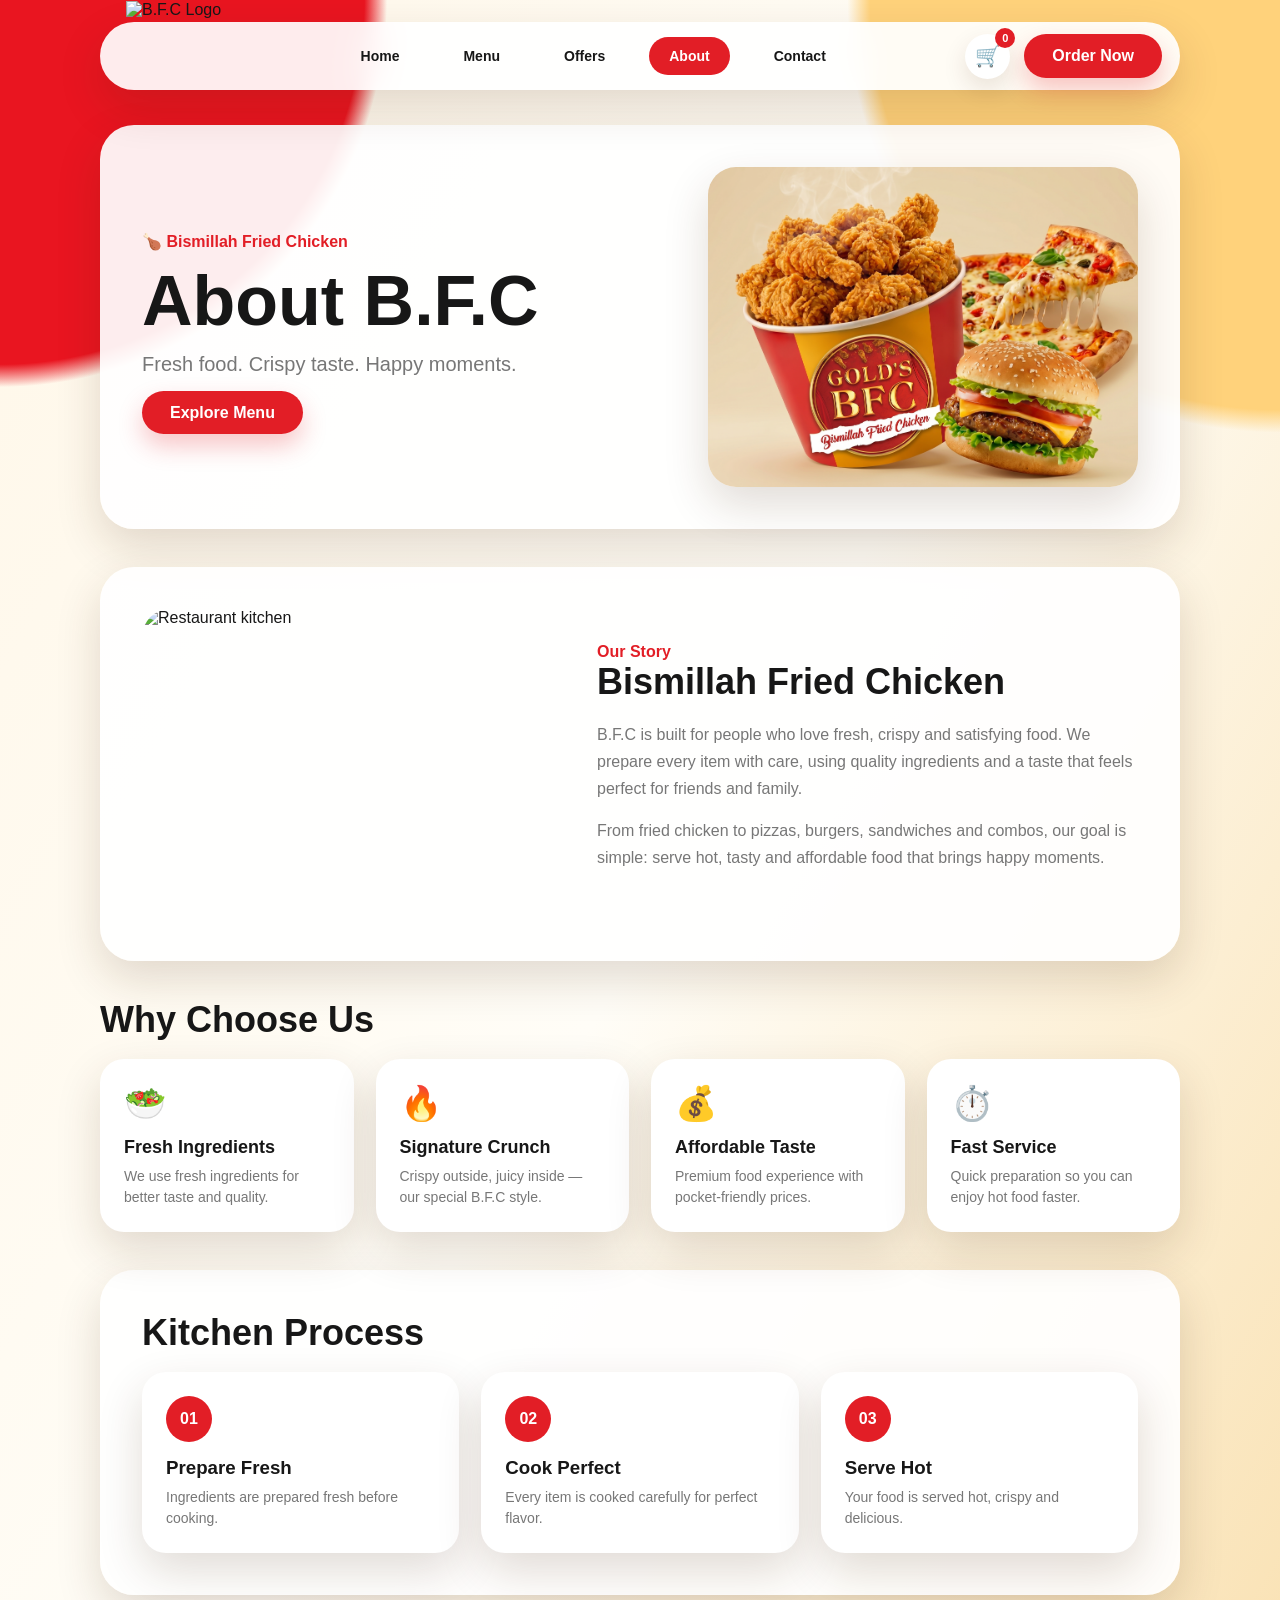
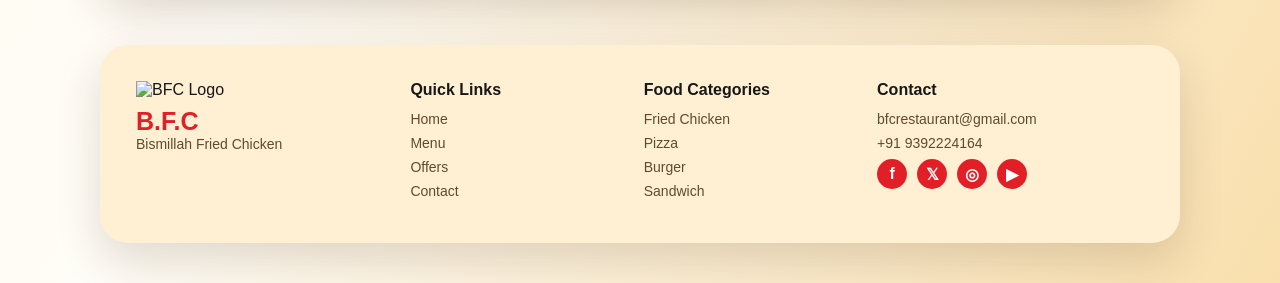
==== about.html @ a1314a09 "Add files via upload" ====
<!-- about.html -->
<!DOCTYPE html>
<html lang="en">
<head>
  <meta charset="UTF-8" />
  <meta name="viewport" content="width=device-width, initial-scale=1.0" />
  <title>About B.F.C</title>
  <link rel="stylesheet" href="about.css" />
</head>
<body>

<header class="navbar">
  <a href="index.html" class="logo">
    <img src="logo4.png" alt="B.F.C Logo">
  </a>

  <nav class="nav-links" id="navLinks">
    <a href="index.html">Home</a>
    <a href="menu.html">Menu</a>
    <a href="offers.html">Offers</a>
    <a href="about.html" class="active">About</a>
    <a href="contact.html">Contact</a>
  </nav>

  <div class="nav-actions">
    <button class="cart-btn" onclick="window.location.href='cart.html'">
      🛒 <span id="cartCount">0</span>
    </button>
    <a href="menu.html" class="order-btn">Order Now</a>
    <button class="hamburger" id="hamburger">☰</button>
  </div>
</header>

<main class="about-page">

  <section class="about-hero">
    <div class="hero-content">
      <span>🍗 Bismillah Fried Chicken</span>
      <h1>About B.F.C</h1>
      <p>Fresh food. Crispy taste. Happy moments.</p>
      <a href="menu.html" class="hero-btn">Explore Menu</a>
    </div>

    <img src="logo7.jpeg" alt="BFC fried chicken">
  </section>

  <section class="story-section">
    <div class="story-image">
      <img src="https://images.unsplash.com/photo-1552566626-52f8b828add9?auto=format&fit=crop&w=900&q=80" alt="Restaurant kitchen">
    </div>

    <div class="story-content">
      <span>Our Story</span>
      <h2>Bismillah Fried Chicken</h2>
      <p>
        B.F.C is built for people who love fresh, crispy and satisfying food.
        We prepare every item with care, using quality ingredients and a taste
        that feels perfect for friends and family.
      </p>
      <p>
        From fried chicken to pizzas, burgers, sandwiches and combos, our goal is
        simple: serve hot, tasty and affordable food that brings happy moments.
      </p>
    </div>
  </section>

  <section class="why-section">
    <h2>Why Choose Us</h2>

    <div class="why-grid">
      <div class="why-card">
        <span>🥗</span>
        <h3>Fresh Ingredients</h3>
        <p>We use fresh ingredients for better taste and quality.</p>
      </div>

      <div class="why-card">
        <span>🔥</span>
        <h3>Signature Crunch</h3>
        <p>Crispy outside, juicy inside — our special B.F.C style.</p>
      </div>

      <div class="why-card">
        <span>💰</span>
        <h3>Affordable Taste</h3>
        <p>Premium food experience with pocket-friendly prices.</p>
      </div>

      <div class="why-card">
        <span>⏱️</span>
        <h3>Fast Service</h3>
        <p>Quick preparation so you can enjoy hot food faster.</p>
      </div>
    </div>
  </section>

  <section class="process-section">
    <h2>Kitchen Process</h2>

    <div class="timeline">
      <div class="timeline-card">
        <span>01</span>
        <h3>Prepare Fresh</h3>
        <p>Ingredients are prepared fresh before cooking.</p>
      </div>

      <div class="timeline-card">
        <span>02</span>
        <h3>Cook Perfect</h3>
        <p>Every item is cooked carefully for perfect flavor.</p>
      </div>

      <div class="timeline-card">
        <span>03</span>
        <h3>Serve Hot</h3>
        <p>Your food is served hot, crispy and delicious.</p>
      </div>
    </div>
  </section>

</main>

<footer class="footer">
  <div>
      <img src="logo4.png" alt="BFC Logo" style="width: 150px;">
    <h3>B.F.C</h3>
    <p>Bismillah Fried Chicken</p>
  </div>

  <div>
    <h4>Quick Links</h4>
    <a href="index.html">Home</a>
    <a href="menu.html">Menu</a>
    <a href="offers.html">Offers</a>
    <a href="contact.html">Contact</a>
  </div>

  <div>
    <h4>Food Categories</h4>
    <a href="menu.html?category=Fried%20Chicken">Fried Chicken</a>
    <a href="menu.html?category=Pizza">Pizza</a>
    <a href="menu.html?category=Burger">Burger</a>
    <a href="menu.html?category=Sandwich">Sandwich</a>
  </div>

  <div>
    <h4>Contact</h4>
    <p>bfcrestaurant@gmail.com</p>
    <p>+91 9392224164</p>
    <div class="socials">
      <span>f</span>
      <span>𝕏</span>
      <span>◎</span>
      <span>▶</span>
    </div>
  </div>
</footer>

<script src="data.js"></script>
<script src="cart.js"></script>

<script>
  const hamburger = document.getElementById("hamburger");
  const navLinks = document.getElementById("navLinks");
  const popularGrid = document.getElementById("popularGrid");

  if (hamburger && navLinks) {
    hamburger.addEventListener("click", () => {
      navLinks.classList.toggle("show");
    });
  }

  function getLowestPrice(item) {
    return item.sizes ? item.sizes[0].price : item.price;
  }

  function renderPopularFoods() {
    const names = ["Chicken Popcorn", "Chicken Pizza", "Chicken Burger"];
    const foods = menuItems.filter(item => names.includes(item.name));

    popularGrid.innerHTML = foods.map(item => `
      <div class="food-card">
        <img src="${item.image}" alt="${item.name}">
        <h3>${item.name}</h3>
        <p>${item.description}</p>
        <div class="food-bottom">
          <strong>From ₹${getLowestPrice(item)}</strong>
          <button onclick="addPopularItem(${item.id})">ADD</button>
        </div>
      </div>
    `).join("");
  }

  function addPopularItem(id) {
    const item = menuItems.find(food => food.id === id);

    if (!item) return;

    if (item.sizes) {
      addToCart(item, item.sizes[0]);
    } else {
      addToCart(item);
    }

    updateCartCount();
    alert(`${item.name} added to cart`);
  }

  renderPopularFoods();
  updateCartCount();
</script>

</body>
</html>
---- about.css ----
/* about.css */
:root {
  --red: #e21e26;
  --dark-red: #b9151b;
  --cream: #fff7e8;
  --white: #ffffff;
  --black: #171717;
  --muted: #777;
  --shadow: 0 18px 45px rgba(70, 35, 10, 0.16);
  --radius: 24px;
}

* {
  margin: 0;
  padding: 0;
  box-sizing: border-box;
  font-family: "Poppins", Arial, sans-serif;
}

body {
  min-height: 100vh;
  background:
    radial-gradient(circle at top left, #e91520 0 16%, transparent 17%),
    radial-gradient(circle at top right, #ffd27b 0 18%, transparent 19%),
    linear-gradient(120deg, #fff7e8, #fffdf7, #f9dfad);
  color: var(--black);
}

a {
  text-decoration: none;
  color: inherit;
}

img {
  display: block;
  max-width: 100%;
}

.navbar {
  position: fixed;
  top: 22px;
  left: 50%;
  transform: translateX(-50%);
  width: min(1080px, calc(100% - 70px));
  height: 68px;
  background: rgba(255, 255, 255, 0.92);
  backdrop-filter: blur(18px);
  border-radius: 999px;
  box-shadow: var(--shadow);
  padding: 0 18px 0 26px;
  z-index: 1000;
  display: flex;
  align-items: center;
  justify-content: space-between;
}

.logo{
    display: flex;
    align-items: center;
    gap: 10px; /* space between logos */
    text-decoration: none;
}

.logo img{
    height: 110px; /* adjust as needed */
    width: auto;
    display: block;
}

.nav-links {
  display: flex;
  align-items: center;
  gap: 24px;
}

.nav-links a {
  font-size: 14px;
  font-weight: 800;
  padding: 11px 20px;
  border-radius: 999px;
  transition: 0.25s ease;
}

.nav-links a:hover,
.nav-links a.active {
  background: var(--red);
  color: white;
}

.nav-actions {
  display: flex;
  align-items: center;
  gap: 14px;
}

.cart-btn {
  border: 0;
  background: white;
  box-shadow: 0 10px 25px rgba(70, 35, 10, 0.12);
  width: 45px;
  height: 45px;
  border-radius: 50%;
  font-size: 21px;
  cursor: pointer;
  position: relative;
}

.cart-btn span {
  position: absolute;
  top: -6px;
  right: -5px;
  background: var(--red);
  color: white;
  width: 20px;
  height: 20px;
  border-radius: 50%;
  font-size: 11px;
  font-weight: 900;
  display: grid;
  place-items: center;
}

.order-btn,
.hero-btn {
  background: var(--red);
  color: white;
  padding: 13px 28px;
  border-radius: 999px;
  font-weight: 900;
  box-shadow: 0 12px 24px rgba(226, 30, 38, 0.25);
  transition: 0.25s ease;
}

.order-btn:hover,
.hero-btn:hover {
  background: var(--dark-red);
  transform: translateY(-2px);
}

.hamburger {
  display: none;
  border: 0;
  background: var(--red);
  color: white;
  font-size: 21px;
  border-radius: 12px;
  padding: 8px 12px;
  cursor: pointer;
}

.about-page {
  width: min(1080px, calc(100% - 70px));
  margin: 125px auto 50px;
}

.about-hero,
.story-section,
.process-section {
  background: rgba(255, 255, 255, 0.92);
  border-radius: 34px;
  box-shadow: var(--shadow);
  padding: 42px;
}

.about-hero {
  display: grid;
  grid-template-columns: 1fr 430px;
  gap: 35px;
  align-items: center;
}

.hero-content span,
.story-content span {
  color: var(--red);
  font-weight: 900;
}

.about-hero h1 {
  font-size: clamp(44px, 6vw, 70px);
  line-height: 1.05;
  margin: 14px 0;
}

.about-hero p {
  color: var(--muted);
  font-size: 20px;
  margin-bottom: 28px;
}

.about-hero img {
  width: 100%;
  height: 320px;
  object-fit: cover;
  border-radius: 28px;
  box-shadow: var(--shadow);
}

.story-section {
  margin-top: 38px;
  display: grid;
  grid-template-columns: 420px 1fr;
  gap: 35px;
  align-items: center;
}

.story-image img {
  width: 100%;
  height: 310px;
  object-fit: cover;
  border-radius: 28px;
}

.story-content h2,
.why-section h2,
.process-section h2,
.popular-section h2 {
  font-size: 36px;
  margin-bottom: 18px;
}

.story-content p {
  color: var(--muted);
  line-height: 1.7;
  margin-bottom: 14px;
}

.why-section,
.process-section,
.popular-section {
  margin-top: 38px;
}

.why-grid,
.timeline,
.popular-grid {
  display: grid;
  gap: 22px;
}

.why-grid {
  grid-template-columns: repeat(4, 1fr);
}

.why-card,
.timeline-card,
.food-card {
  background: white;
  border-radius: var(--radius);
  padding: 24px;
  box-shadow: var(--shadow);
  transition: 0.28s ease;
}

.why-card:hover,
.timeline-card:hover,
.food-card:hover {
  transform: translateY(-8px);
}

.why-card span {
  font-size: 34px;
}

.why-card h3 {
  margin: 14px 0 8px;
  font-size: 18px;
}

.why-card p,
.timeline-card p,
.food-card p {
  color: var(--muted);
  line-height: 1.5;
  font-size: 14px;
}

.timeline {
  grid-template-columns: repeat(3, 1fr);
}

.timeline-card span {
  display: inline-grid;
  place-items: center;
  width: 46px;
  height: 46px;
  background: var(--red);
  color: white;
  border-radius: 50%;
  font-weight: 900;
  margin-bottom: 15px;
}

.timeline-card h3 {
  margin-bottom: 8px;
}

.popular-grid {
  grid-template-columns: repeat(3, 1fr);
}

.food-card {
  padding: 14px;
}

.food-card img {
  width: 100%;
  height: 155px;
  object-fit: cover;
  border-radius: 18px;
  margin-bottom: 14px;
}

.food-card h3 {
  font-size: 18px;
  margin-bottom: 6px;
}

.food-bottom {
  display: flex;
  justify-content: space-between;
  align-items: center;
  margin-top: 15px;
}

.food-bottom strong {
  color: var(--red);
}

.food-bottom button {
  border: 0;
  background: var(--red);
  color: white;
  padding: 10px 20px;
  border-radius: 999px;
  font-weight: 900;
  cursor: pointer;
}

.footer {
  width: min(1080px, calc(100% - 70px));
  margin: 40px auto;
  background: #fff0d4;
  border-radius: 28px;
  padding: 36px;
  display: grid;
  grid-template-columns: 1.2fr 1fr 1fr 1.3fr;
  gap: 28px;
  box-shadow: var(--shadow);
}

.footer img {
  width: 78px;
  margin-bottom: 8px;
}

.footer h3 {
  color: var(--red);
  font-size: 25px;
}

.footer h4 {
  margin-bottom: 12px;
}

.footer a,
.footer p {
  display: block;
  color: #5e4a31;
  font-size: 14px;
  margin-bottom: 8px;
}

.socials {
  display: flex;
  gap: 10px;
}

.socials span {
  width: 30px;
  height: 30px;
  background: var(--red);
  color: white;
  border-radius: 50%;
  display: grid;
  place-items: center;
  font-weight: 900;
}

@media (max-width: 950px) {
  .about-hero,
  .story-section {
    grid-template-columns: 1fr;
  }

  .why-grid,
  .timeline,
  .popular-grid,
  .footer {
    grid-template-columns: repeat(2, 1fr);
  }

  .nav-links {
    position: absolute;
    top: 76px;
    left: 0;
    right: 0;
    background: white;
    border-radius: 22px;
    padding: 22px;
    box-shadow: var(--shadow);
    display: none;
    flex-direction: column;
  }

  .nav-links.show {
    display: flex;
  }

  .hamburger {
    display: block;
  }

  .order-btn {
    display: none;
  }
}

@media (max-width: 600px) {
  .navbar {
    top: 14px;
    width: calc(100% - 24px);
    height: 66px;
    padding: 0 16px;
  }

  .logo img {
    width: 100px;
    height: 70px;
  }

  .about-page,
  .footer {
    width: calc(100% - 20px);
  }

  .about-page {
    margin-top: 100px;
  }

  .about-hero,
  .story-section,
  .process-section {
    padding: 24px;
  }

  .about-hero img,
  .story-image img {
    height: 240px;
  }

  @media (max-width: 600px) {

  .why-grid {
    grid-template-columns: repeat(2, 1fr);
    gap: 14px;
  }

  .timeline {
    grid-template-columns: repeat(2, 1fr);
    gap: 14px;
  }

  .popular-grid {
    grid-template-columns: repeat(2, 1fr);
    gap: 14px;
  }

  .footer {
    grid-template-columns: 1fr;
  }
  .why-card,
.timeline-card {
  padding: 18px;
}

.why-card h3,
.timeline-card h3 {
  font-size: 15px;
}

.why-card p,
.timeline-card p {
  font-size: 12px;
  line-height: 1.5;
}

.timeline-card span {
  width: 38px;
  height: 38px;
  font-size: 14px;
}

.food-card img {
  height: 110px;
}

.food-card h3 {
  font-size: 14px;
}

.food-card p {
  font-size: 12px;
}

.food-bottom {
  flex-direction: column;
  gap: 8px;
  align-items: flex-start;
}

.food-bottom button {
  width: 100%;
}

}
}
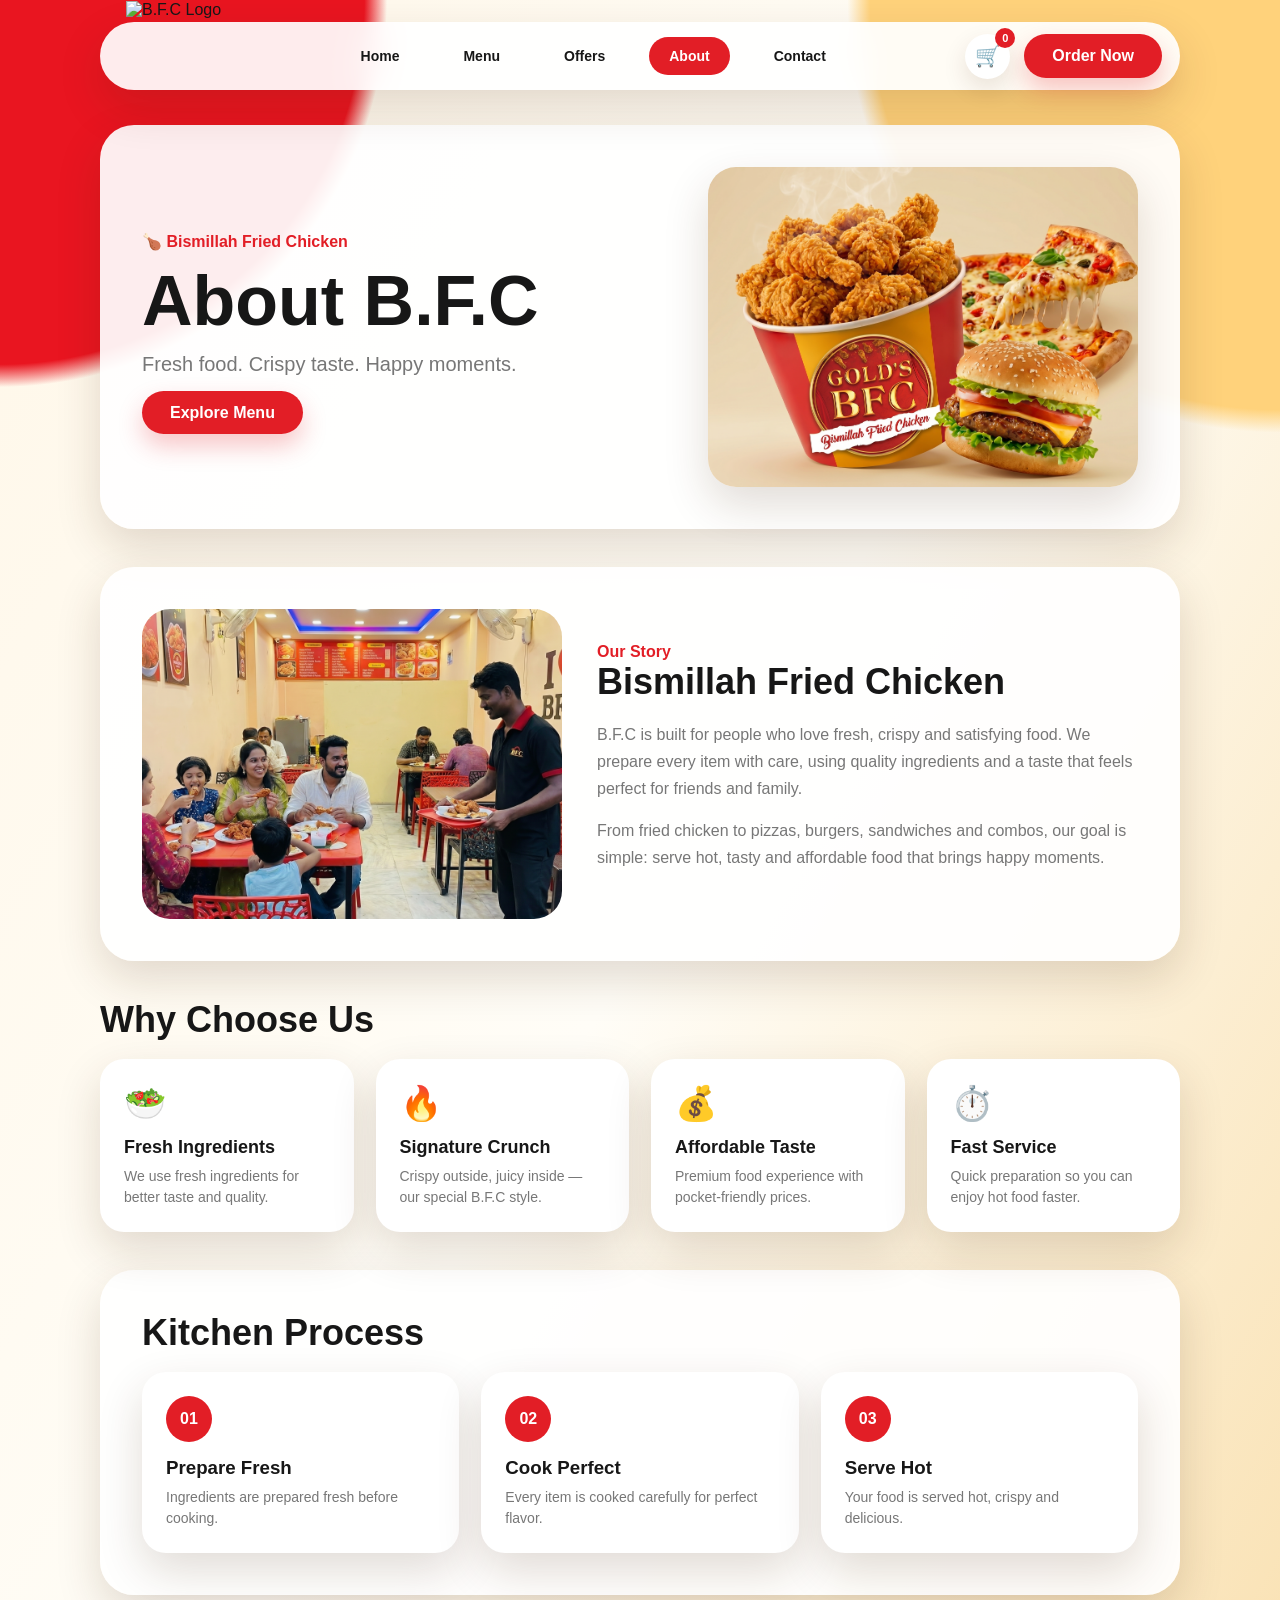
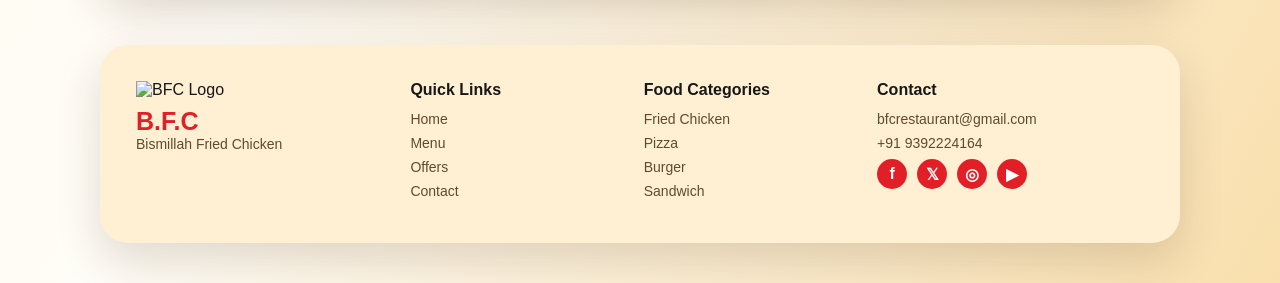
==== commit 0411b6a2: "Update about.html" ====
--- a/about.html
+++ b/about.html
@@ -46,7 +46,7 @@
 
   <section class="story-section">
     <div class="story-image">
-      <img src="https://images.unsplash.com/photo-1552566626-52f8b828add9?auto=format&fit=crop&w=900&q=80" alt="Restaurant kitchen">
+      <img src="BFC_shop.jpeg" alt="Restaurant kitchen">
     </div>
 
     <div class="story-content">
@@ -211,4 +211,4 @@
 </script>
 
 </body>
-</html>+</html>
